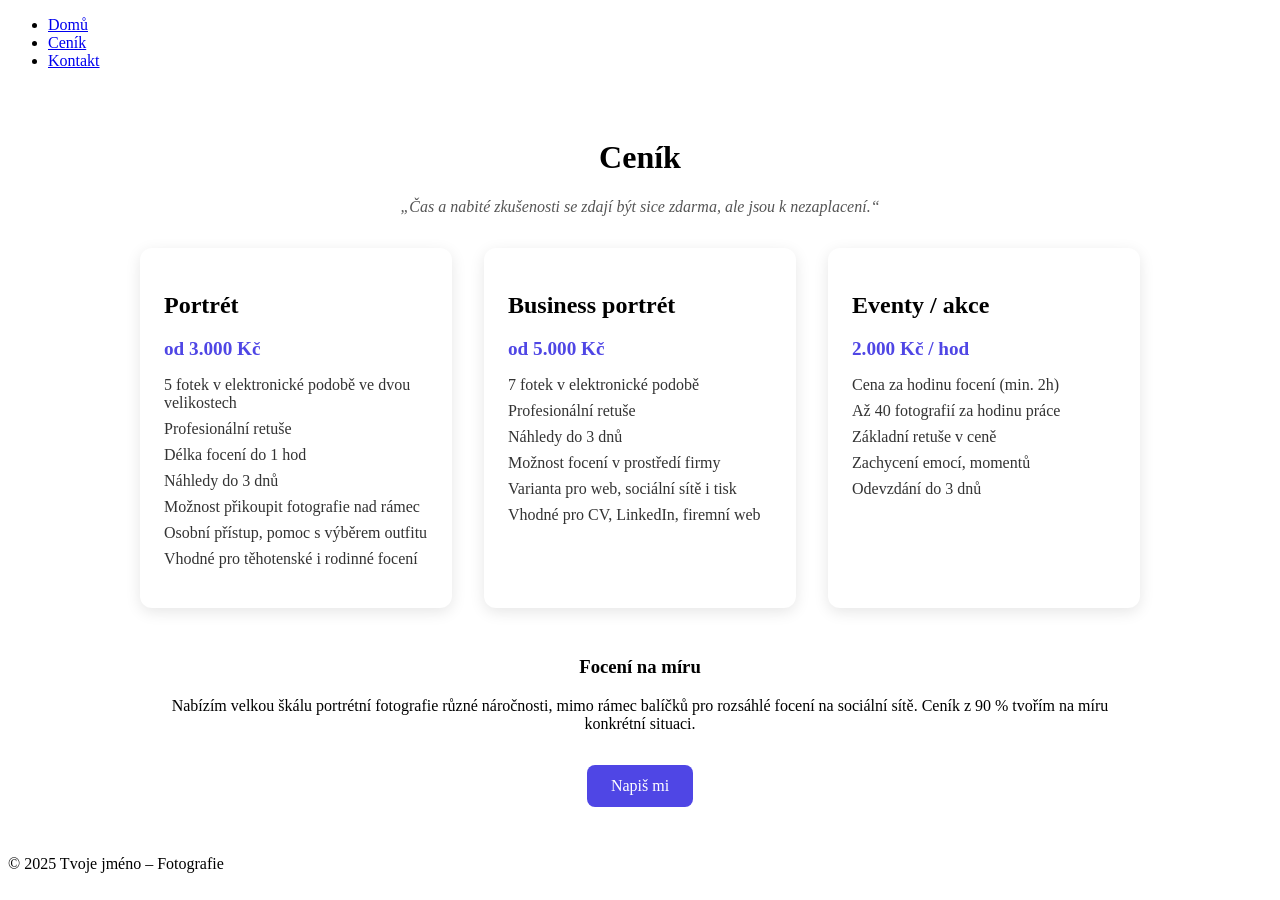
==== pricing.html @ 42e3c084 "Add files via upload" ====
<!DOCTYPE html>
<html lang="cs">
<head>
  <meta charset="UTF-8">
  <meta name="viewport" content="width=device-width, initial-scale=1.0">
  <title>Ceník | Tvůj web</title>
  <link rel="stylesheet" href="style.css">
</head>
<body>
  <header>
    <nav>
      <ul>
        <li><a href="index.html">Domů</a></li>
        <li><a href="pricing.html" class="active">Ceník</a></li>
        <li><a href="contact.html">Kontakt</a></li>
      </ul>
    </nav>
  </header>

  <main class="pricing">
    <h1>Ceník</h1>
    <p class="quote">„Čas a nabité zkušenosti se zdají být sice zdarma, ale jsou k nezaplacení.“</p>

    <section class="pricing-cards">
      <div class="card">
        <h2>Portrét</h2>
        <p class="price">od 3.000 Kč</p>
        <ul>
          <li>5 fotek v elektronické podobě ve dvou velikostech</li>
          <li>Profesionální retuše</li>
          <li>Délka focení do 1 hod</li>
          <li>Náhledy do 3 dnů</li>
          <li>Možnost přikoupit fotografie nad rámec</li>
          <li>Osobní přístup, pomoc s výběrem outfitu</li>
          <li>Vhodné pro těhotenské i rodinné focení</li>
        </ul>
      </div>

      <div class="card">
        <h2>Business portrét</h2>
        <p class="price">od 5.000 Kč</p>
        <ul>
          <li>7 fotek v elektronické podobě</li>
          <li>Profesionální retuše</li>
          <li>Náhledy do 3 dnů</li>
          <li>Možnost focení v prostředí firmy</li>
          <li>Varianta pro web, sociální sítě i tisk</li>
          <li>Vhodné pro CV, LinkedIn, firemní web</li>
        </ul>
      </div>

      <div class="card">
        <h2>Eventy / akce</h2>
        <p class="price">2.000 Kč / hod</p>
        <ul>
          <li>Cena za hodinu focení (min. 2h)</li>
          <li>Až 40 fotografií za hodinu práce</li>
          <li>Základní retuše v ceně</li>
          <li>Zachycení emocí, momentů</li>
          <li>Odevzdání do 3 dnů</li>
        </ul>
      </div>
    </section>

    <section class="custom">
      <h3>Focení na míru</h3>
      <p>
        Nabízím velkou škálu portrétní fotografie různé náročnosti, mimo rámec balíčků 
        pro rozsáhlé focení na sociální sítě. Ceník z 90 % tvořím na míru konkrétní situaci.
      </p>
      <a href="contact.html" class="btn">Napiš mi</a>
    </section>
  </main>

  <footer>
    <p>&copy; 2025 Tvoje jméno – Fotografie</p>
  </footer>
</body>
</html>
---- style.css ----
.pricing {
  max-width: 1000px;
  margin: 0 auto;
  padding: 2rem;
  text-align: center;
}

.pricing .quote {
  font-style: italic;
  margin-bottom: 2rem;
  color: #555;
}

.pricing-cards {
  display: grid;
  grid-template-columns: repeat(auto-fit, minmax(280px, 1fr));
  gap: 2rem;
}

.card {
  background: #fff;
  border-radius: 12px;
  padding: 1.5rem;
  box-shadow: 0 4px 15px rgba(0,0,0,0.1);
  text-align: left;
}

.card h2 {
  font-size: 1.5rem;
  margin-bottom: .5rem;
}

.card .price {
  font-size: 1.2rem;
  font-weight: bold;
  color: #4f46e5;
  margin-bottom: 1rem;
}

.card ul {
  list-style: none;
  padding: 0;
}

.card ul li {
  margin: .5rem 0;
  color: #333;
}

.custom {
  margin-top: 3rem;
  text-align: center;
}

.custom .btn {
  display: inline-block;
  margin-top: 1rem;
  padding: .75rem 1.5rem;
  background: #4f46e5;
  color: #fff;
  border-radius: 8px;
  text-decoration: none;
}
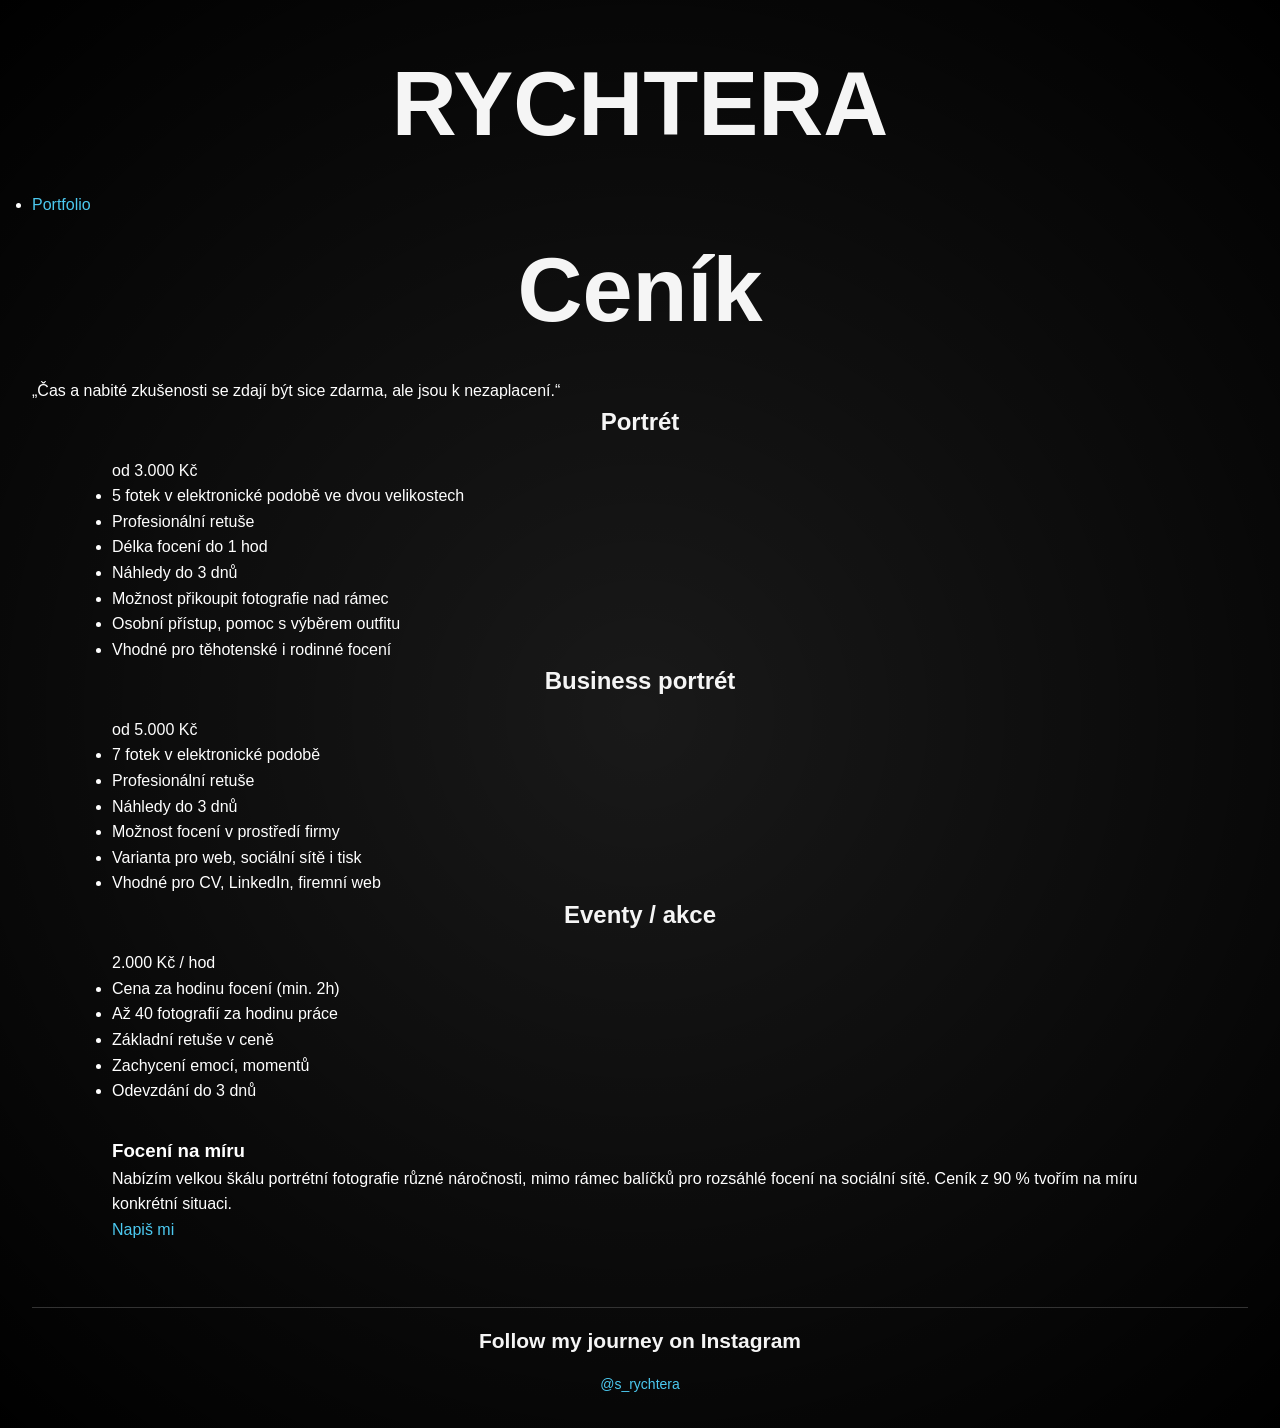
==== commit d7ea2d63: "Update pricing.html" ====
--- a/pricing.html
+++ b/pricing.html
@@ -1,20 +1,22 @@
+
 <!DOCTYPE html>
-<html lang="cs">
+<html lang="en">
 <head>
-  <meta charset="UTF-8">
-  <meta name="viewport" content="width=device-width, initial-scale=1.0">
-  <title>Ceník | Tvůj web</title>
-  <link rel="stylesheet" href="style.css">
+  <meta charset="UTF-8" />
+  <meta name="viewport" content="width=device-width, initial-scale=1.0" />
+  <title>RYCHTERA</title>
+  <link rel="stylesheet" href="style_dark_grid.css">
+
 </head>
 <body>
   <header>
-    <nav>
-      <ul>
-        <li><a href="index.html">Domů</a></li>
-        <li><a href="pricing.html" class="active">Ceník</a></li>
-        <li><a href="contact.html">Kontakt</a></li>
-      </ul>
-    </nav>
+    <h1>RYCHTERA</h1>
+
+      <nav>
+    <ul>
+      <li><a href="pricing.html">Portfolio</a></li>
+    </ul>
+  </nav>
   </header>
 
   <main class="pricing">
@@ -73,7 +75,8 @@
   </main>
 
   <footer>
-    <p>&copy; 2025 Tvoje jméno – Fotografie</p>
+    <h2>Follow my journey on Instagram</h2>
+    <a href="https://instagram.com/s_rychtera" target="_blank">@s_rychtera</a>
   </footer>
 </body>
 </html>
--- a/style_dark_grid.css
+++ b/style_dark_grid.css
@@ -0,0 +1,218 @@
+
+/* Reset some base styles */
+* {
+  margin: 0;
+  padding: 0;
+  box-sizing: border-box;
+}
+
+body { style="background-image: url(./bg.jpg)";
+  font-family: 'Helvetica Neue', sans-serif;
+  background: radial-gradient(circle, rgba(0, 0, 0, 0.9) 0%, rgba(0, 0, 0, 1.0) 100%);
+  color: white;
+  padding: 2rem;
+  line-height: 1.6;
+  
+}
+
+h1 {
+  color: #f5f5f5;
+  margin-bottom: 1rem;
+  text-align: center;
+  font-size: 10vh;
+}
+
+h2 {
+  color: #f5f5f5;
+  margin-bottom: 1rem;
+  text-align: center;
+}
+
+a {
+  color: #4cc9f0;
+  text-decoration: none;
+}
+
+a:hover {
+  text-decoration: underline;
+  transform: scale(1.05);
+}
+
+
+.portfolio {
+margin-bottom: 2rem;
+margin-left: 5rem;
+margin-right: 5rem;
+}
+
+.gallery {
+  column-count: 3; /* adjust for desktop */
+  column-gap: 10px;
+}
+
+.gallery img {
+  width: 100%;
+  margin-bottom: 10px;
+  border: 0px;
+  border-radius: 15px;
+  display: block;
+}
+
+.gallery video {
+  width: 100%;
+  margin-bottom: 10px;
+  border: 0px;
+  border-radius: 15px;
+  display: grid;
+}
+
+
+.gallery img:hover {
+  transform: scale(1.02);
+  cursor:pointer;
+}
+
+
+.gallery video:hover {
+  transform: scale(1.02);
+  cursor:pointer;
+}
+
+section {
+  margin-bottom: 2rem;
+  margin-left: 5rem;
+margin-right: 5rem;
+}
+
+.contact {
+  text-align: center;
+}
+
+
+footer {
+  text-align: center;
+  font-size: 0.875rem;
+  color: #aaa;
+  margin-top: 4rem;
+  border-top: 1px solid #333;
+  padding-top: 1rem;
+}
+
+/* Language Switcher */
+header div {
+  display: inline-grid;
+  padding-left: 20vh;
+}
+
+.lang-btn {
+  font-family: "Apple Color Emoji", "Segoe UI Emoji", "Noto Color Emoji", sans-serif;
+  font-size: 1.5rem;
+}
+
+
+.lang-switch button {
+  background: none;
+  padding: 0.3rem 0.6rem;
+  margin-right: 0.5rem;
+  cursor: pointer;
+  border-radius: 4px;
+  transition: background 0.2s ease-in-out;
+  margin-left: 20vh;
+}
+
+.lang-switch button:hover {
+  background-color: transparent;
+}
+
+/* Responsive Text Blocks */
+/* Tablet breakpoint */
+@media (max-width: 900px) {
+  .portfolio,
+  section {
+    margin-left: 2rem;
+    margin-right: 2rem;
+  }
+
+  .gallery {
+    column-count: 2;
+  }
+
+  h1 {
+    font-size: 6vh;
+  }
+
+
+  
+}
+
+/* Mobile breakpoint */
+@media (max-width: 600px) {
+  body {
+    padding: 1rem;
+  }
+
+  .portfolio,
+  section {
+  }
+
+  .gallery {
+    column-count: 1;
+  }
+
+  h1 {
+    font-size: 4vh;
+  }
+
+  h2 {
+    font-size: 1.2rem;
+  }
+
+
+  
+}
+
+.lightbox {
+  display: none;
+  position: fixed;
+  z-index: 9999;
+  top: 0;
+  left: 0;
+  width: 100%;
+  height: 100%;
+  background: rgba(0,0,0,0.9);
+  justify-content: center;
+  align-items: center;
+}
+
+.lightbox img {
+  max-width: 90%;
+  max-height: 90%;
+}
+
+.lightbox video {
+  max-width: 90%;
+  max-height: 90%;
+}
+
+.lightbox .close {
+  position: absolute;
+  top: 20px;
+  right: 40px;
+  font-size: 3rem;
+  color: white;
+  cursor: pointer;
+}
+
+
+.img-tooltip {
+  position: fixed;
+  background: rgba(0, 0, 0, 0.85);
+  color: white;
+  padding: 6px 10px;
+  font-size: 14px;
+  border-radius: 6px;
+  pointer-events: none;
+  opacity: 0;
+  transition: opacity 0.15s ease;
+  z-index: 9999;
+}
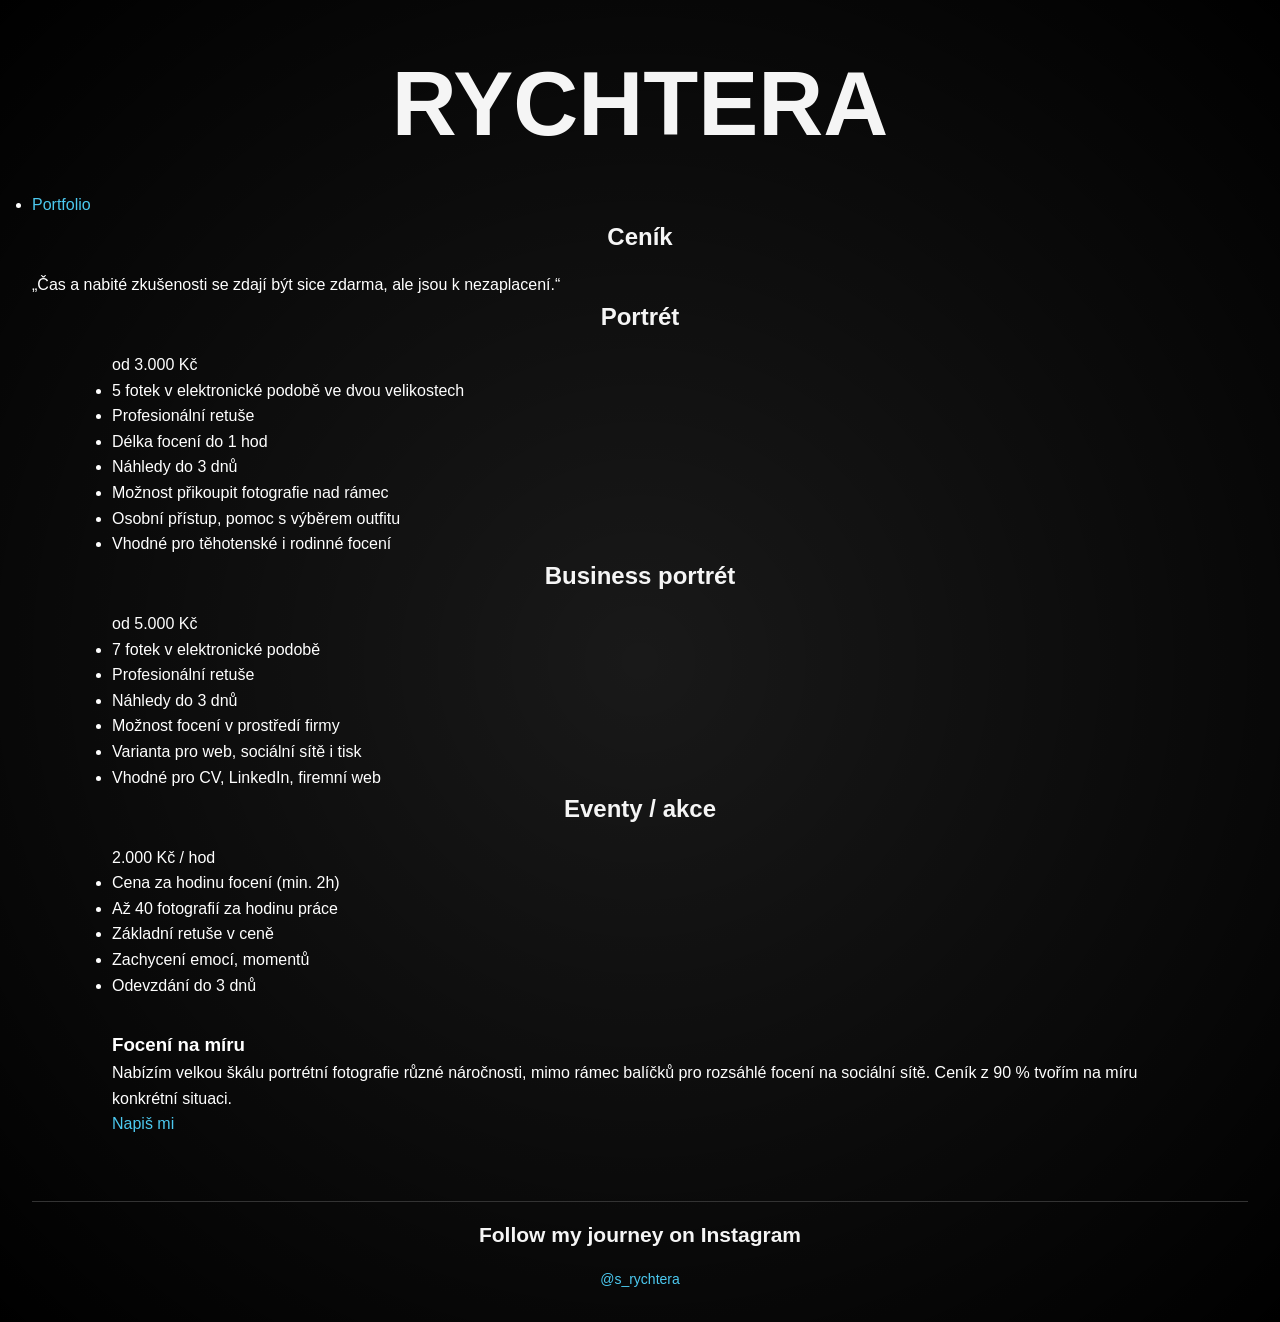
==== commit f0302857: "Update pricing.html" ====
--- a/pricing.html
+++ b/pricing.html
@@ -20,7 +20,7 @@
   </header>
 
   <main class="pricing">
-    <h1>Ceník</h1>
+    <h2>Ceník</h2>
     <p class="quote">„Čas a nabité zkušenosti se zdají být sice zdarma, ale jsou k nezaplacení.“</p>
 
     <section class="pricing-cards">
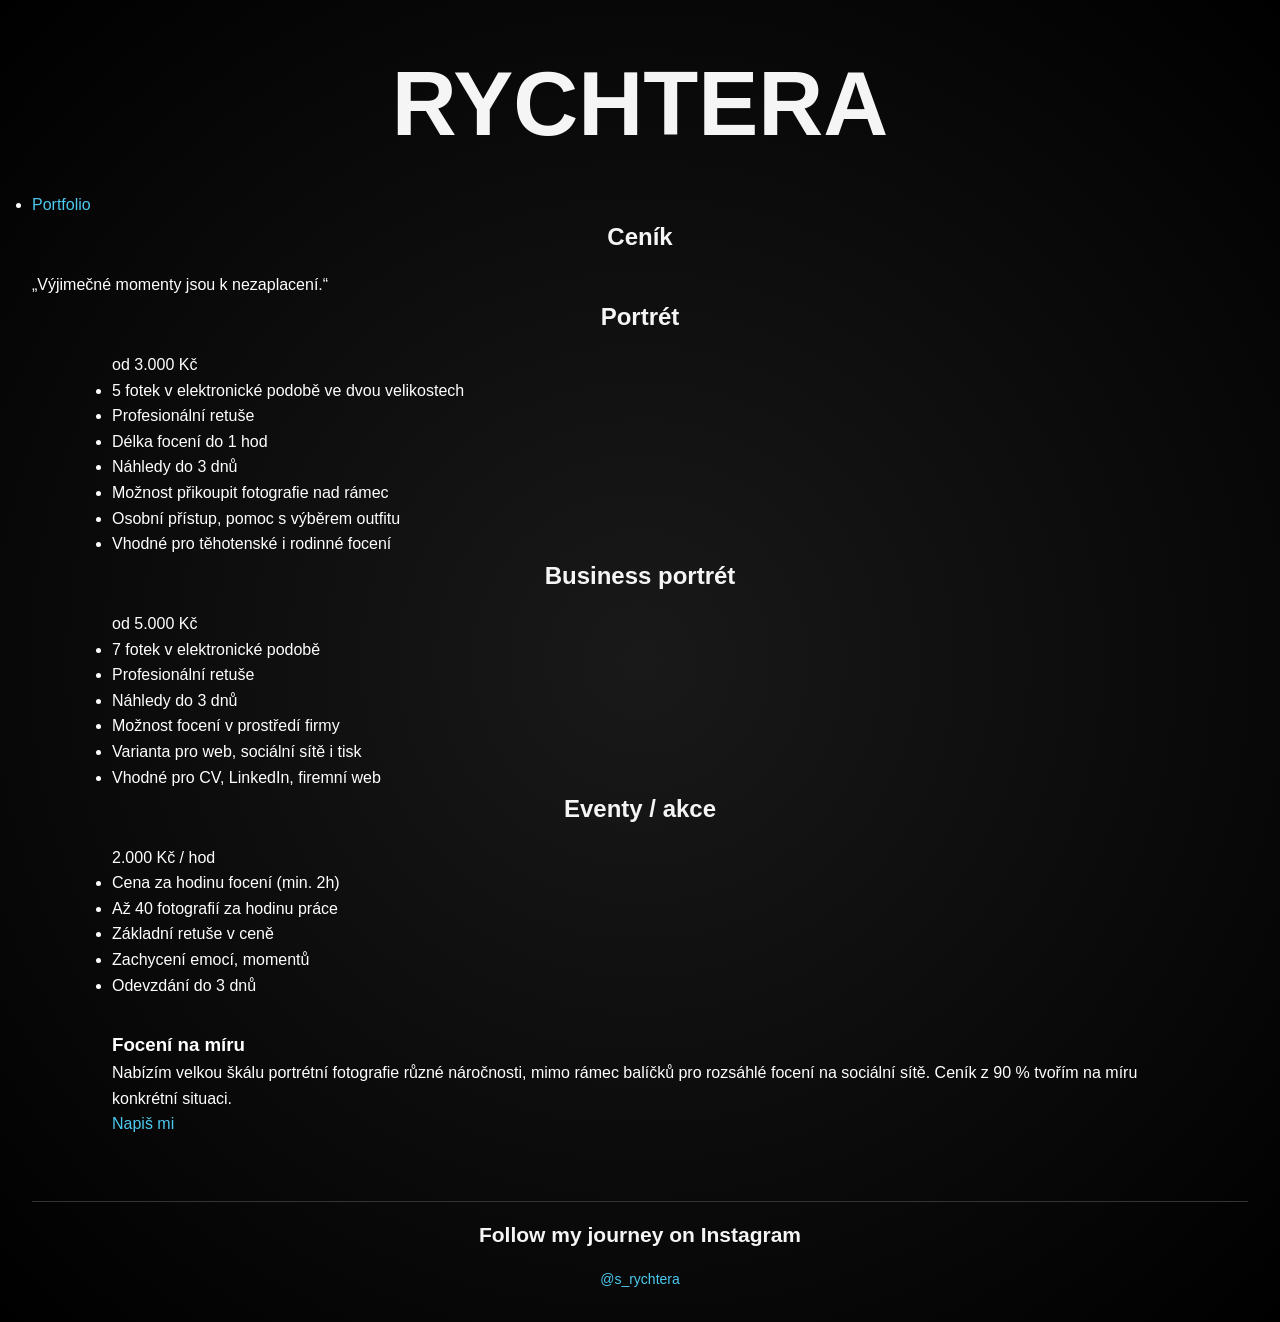
==== commit dcb52d34: "Update pricing.html" ====
--- a/pricing.html
+++ b/pricing.html
@@ -21,7 +21,7 @@
 
   <main class="pricing">
     <h2>Ceník</h2>
-    <p class="quote">„Čas a nabité zkušenosti se zdají být sice zdarma, ale jsou k nezaplacení.“</p>
+    <p class="quote">„Výjimečné momenty jsou k nezaplacení.“</p>
 
     <section class="pricing-cards">
       <div class="card">
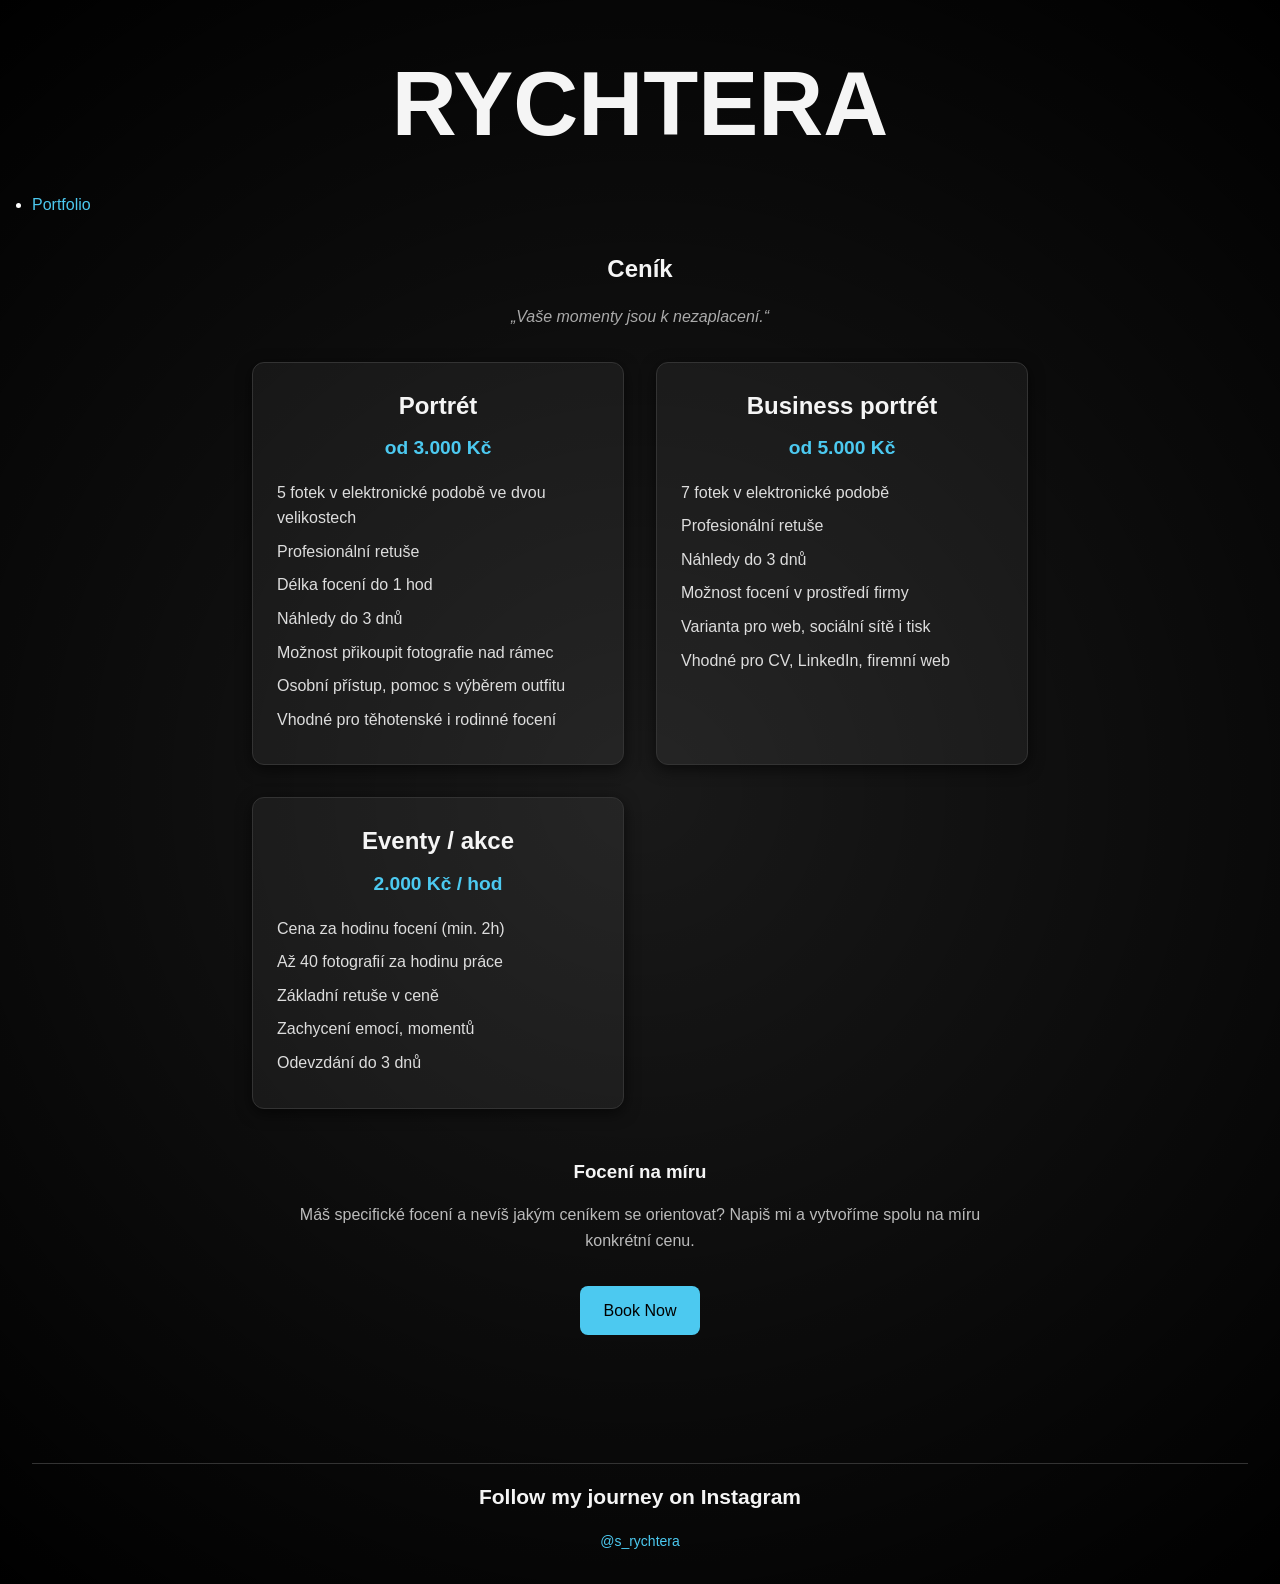
==== commit bc7ed1e5: "Update pricing.html" ====
--- a/pricing.html
+++ b/pricing.html
@@ -14,14 +14,14 @@
 
       <nav>
     <ul>
-      <li><a href="pricing.html">Portfolio</a></li>
+      <li><a href="index.html">Portfolio</a></li>
     </ul>
   </nav>
   </header>
 
   <main class="pricing">
     <h2>Ceník</h2>
-    <p class="quote">„Výjimečné momenty jsou k nezaplacení.“</p>
+    <p class="quote">„Vaše momenty jsou k nezaplacení.“</p>
 
     <section class="pricing-cards">
       <div class="card">
@@ -67,10 +67,11 @@
     <section class="custom">
       <h3>Focení na míru</h3>
       <p>
-        Nabízím velkou škálu portrétní fotografie různé náročnosti, mimo rámec balíčků 
-        pro rozsáhlé focení na sociální sítě. Ceník z 90 % tvořím na míru konkrétní situaci.
+        Máš specifické focení a nevíš jakým ceníkem se orientovat?
+        Napiš mi a vytvoříme spolu na míru konkrétní cenu.
       </p>
-      <a href="contact.html" class="btn">Napiš mi</a>
+        <a href="mailto:rychtera.creator@gmail.com?subject=Booking%20shoot" class="btn"
+         data-en="Book Now" data-cz="Napiš mi">Book Now</a>
     </section>
   </main>
 
--- a/style_dark_grid.css
+++ b/style_dark_grid.css
@@ -216,3 +216,111 @@
   transition: opacity 0.15s ease;
   z-index: 9999;
 }
+
+
+
+      /* Pricing page styles to match portfolio theme */
+
+.pricing {
+  max-width: 1000px;
+  margin: 0 auto;
+  padding: 2rem;
+  text-align: center;
+  color: #f5f5f5;
+}
+
+.pricing .quote {
+  font-style: italic;
+  margin-bottom: 2rem;
+  color: #aaa;
+}
+
+.pricing-cards {
+  display: grid;
+  grid-template-columns: repeat(auto-fit, minmax(280px, 1fr));
+  gap: 2rem;
+}
+
+.card {
+  background: rgba(255, 255, 255, 0.05);
+  border: 1px solid #333;
+  border-radius: 12px;
+  padding: 1.5rem;
+  box-shadow: 0 4px 15px rgba(0,0,0,0.6);
+  text-align: left;
+  transition: transform 0.2s ease, box-shadow 0.2s ease;
+}
+
+.card:hover {
+  transform: translateY(-5px);
+  box-shadow: 0 6px 20px rgba(0,0,0,0.8);
+}
+
+.card h2 {
+  font-size: 1.5rem;
+  margin-bottom: .5rem;
+  color: #f5f5f5;
+  text-align: center;
+}
+
+.card .price {
+  font-size: 1.2rem;
+  font-weight: bold;
+  color: #4cc9f0;
+  margin-bottom: 1rem;
+  text-align: center;
+}
+
+.card ul {
+  list-style: none;
+  padding: 0;
+}
+
+.card ul li {
+  margin: .5rem 0;
+  color: #ddd;
+}
+
+.custom {
+  margin-top: 3rem;
+  text-align: center;
+}
+
+.custom h3 {
+  color: #f5f5f5;
+  margin-bottom: 1rem;
+}
+
+.custom p {
+  color: #bbb;
+  max-width: 700px;
+  margin: 0 auto 1rem auto;
+}
+
+.custom .btn {
+  display: inline-block;
+  margin-top: 1rem;
+  padding: .75rem 1.5rem;
+  background: #4cc9f0;
+  color: #000;
+  border-radius: 8px;
+  text-decoration: none;
+  transition: background 0.2s ease-in-out, transform 0.2s ease;
+}
+
+.custom .btn:hover {
+  background: #3ab2d8;
+  transform: scale(1.05);
+}
+
+/* Responsive tweaks */
+@media (max-width: 600px) {
+  .card h2 {
+    font-size: 1.3rem;
+  }
+
+  .card .price {
+    font-size: 1rem;
+  }
+}
+
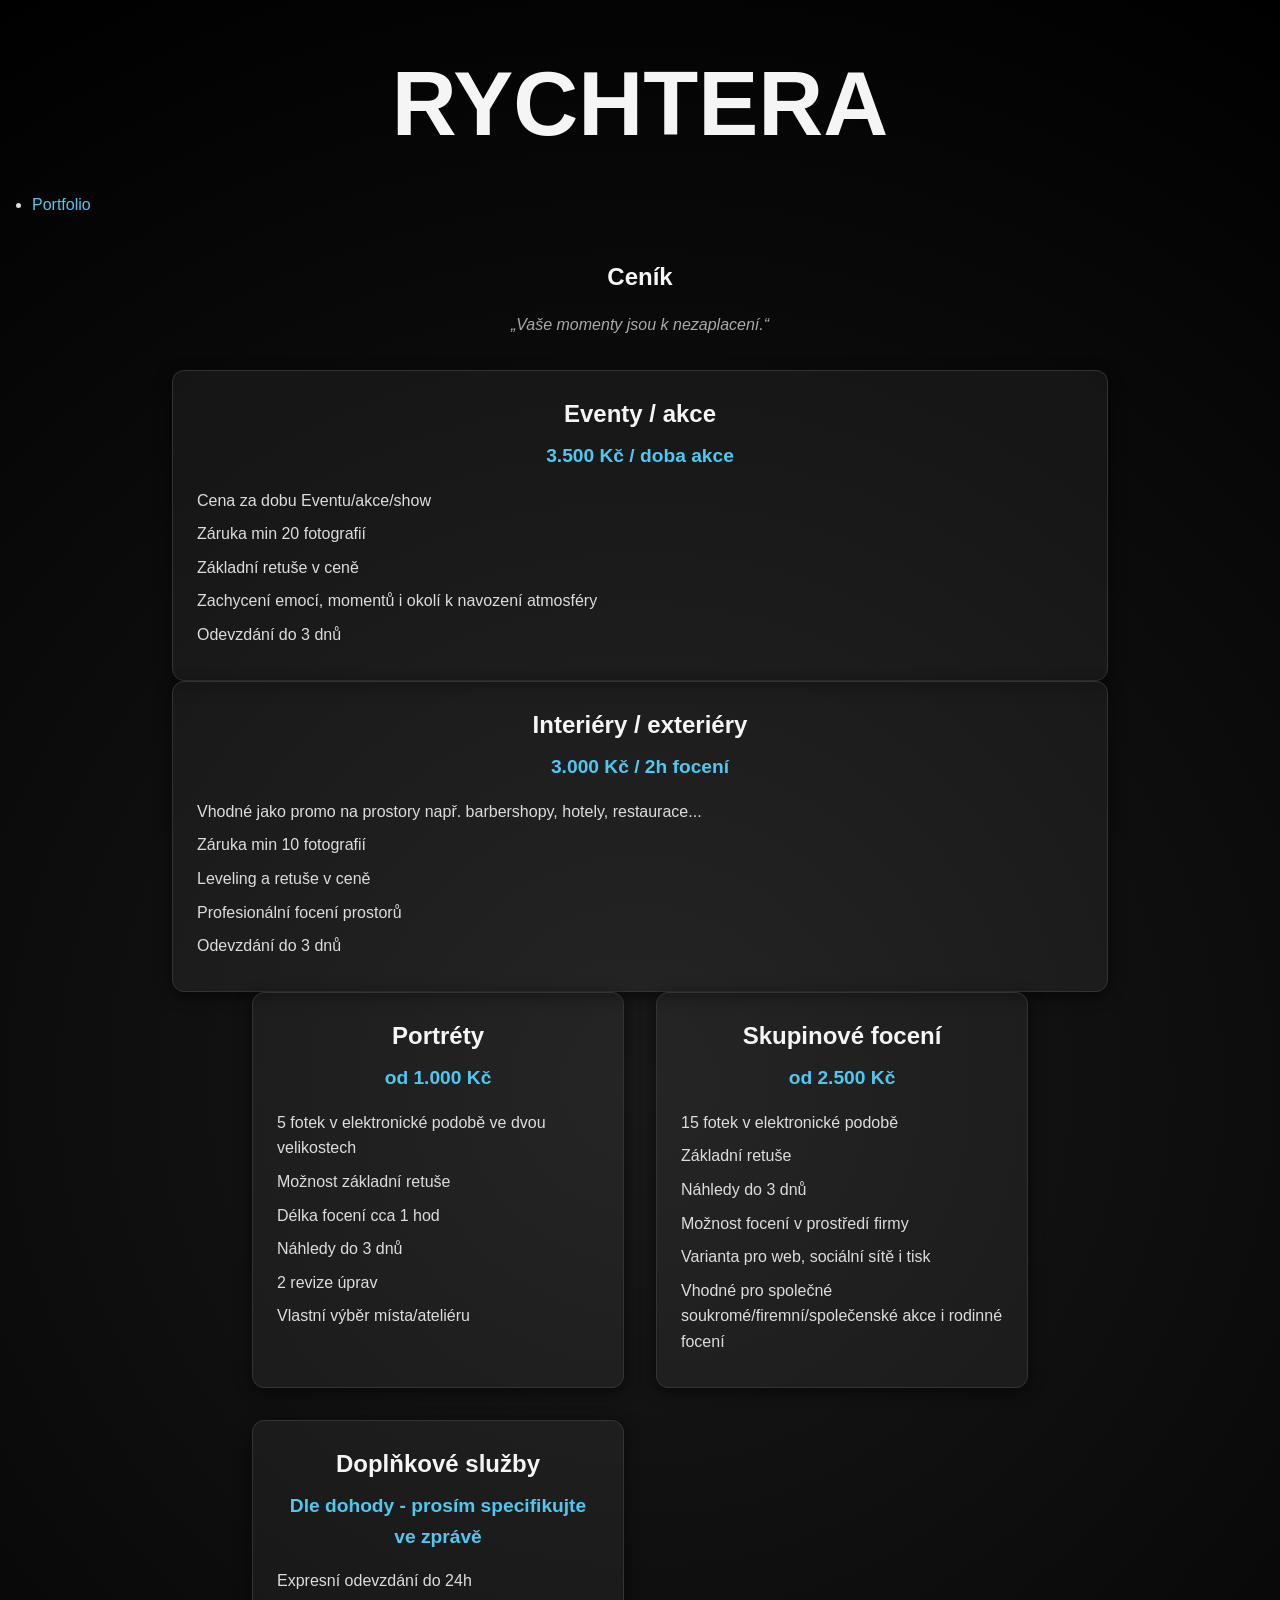
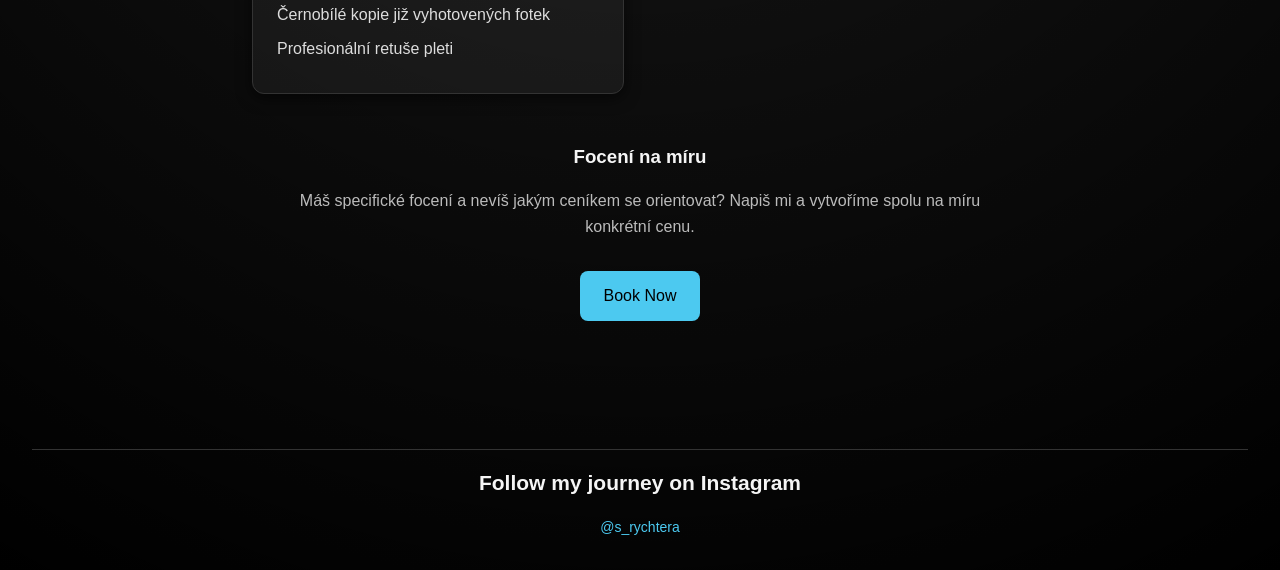
==== commit 2a5e115e: "Update pricing.html" ====
--- a/pricing.html
+++ b/pricing.html
@@ -23,43 +23,67 @@
     <h2>Ceník</h2>
     <p class="quote">„Vaše momenty jsou k nezaplacení.“</p>
 
+
+          <div class="card">
+        <h2>Eventy / akce</h2>
+        <p class="price">3.500 Kč / doba akce</p>
+        <ul>
+          <li>Cena za dobu Eventu/akce/show</li>
+          <li>Záruka min 20 fotografií</li>
+          <li>Základní retuše v ceně</li>
+          <li>Zachycení emocí, momentů i okolí k navození atmosféry</li>
+          <li>Odevzdání do 3 dnů</li>
+        </ul>
+      </div>
+    </section>
+
+          <div class="card">
+        <h2>Interiéry / exteriéry</h2>
+        <p class="price">3.000 Kč / 2h focení</p>
+        <ul>
+          <li>Vhodné jako promo na prostory např. barbershopy, hotely, restaurace...</li>
+          <li>Záruka min 10 fotografií</li>
+          <li>Leveling a retuše v ceně</li>
+          <li>Profesionální focení prostorů</li>
+          <li>Odevzdání do 3 dnů</li>
+        </ul>
+      </div>
+    </section>
+    
     <section class="pricing-cards">
       <div class="card">
-        <h2>Portrét</h2>
-        <p class="price">od 3.000 Kč</p>
+        <h2>Portréty</h2>
+        <p class="price">od 1.000 Kč</p>
         <ul>
           <li>5 fotek v elektronické podobě ve dvou velikostech</li>
-          <li>Profesionální retuše</li>
-          <li>Délka focení do 1 hod</li>
+          <li>Možnost základní retuše</li>
+          <li>Délka focení cca 1 hod</li>
           <li>Náhledy do 3 dnů</li>
-          <li>Možnost přikoupit fotografie nad rámec</li>
-          <li>Osobní přístup, pomoc s výběrem outfitu</li>
-          <li>Vhodné pro těhotenské i rodinné focení</li>
+          <li>2 revize úprav</li>
+          <li>Vlastní výběr místa/ateliéru</li>
         </ul>
       </div>
 
       <div class="card">
-        <h2>Business portrét</h2>
-        <p class="price">od 5.000 Kč</p>
+        <h2>Skupinové focení</h2>
+        <p class="price">od 2.500 Kč</p>
         <ul>
-          <li>7 fotek v elektronické podobě</li>
-          <li>Profesionální retuše</li>
+          <li>15 fotek v elektronické podobě</li>
+          <li>Základní retuše</li>
           <li>Náhledy do 3 dnů</li>
           <li>Možnost focení v prostředí firmy</li>
           <li>Varianta pro web, sociální sítě i tisk</li>
-          <li>Vhodné pro CV, LinkedIn, firemní web</li>
+          <li>Vhodné pro společné soukromé/firemní/společenské akce i rodinné focení</li>
         </ul>
       </div>
 
-      <div class="card">
-        <h2>Eventy / akce</h2>
-        <p class="price">2.000 Kč / hod</p>
+          <div class="card">
+        <h2>Doplňkové služby</h2>
+        <p class="price"> Dle dohody - prosím specifikujte ve zprávě</p>
         <ul>
-          <li>Cena za hodinu focení (min. 2h)</li>
-          <li>Až 40 fotografií za hodinu práce</li>
-          <li>Základní retuše v ceně</li>
-          <li>Zachycení emocí, momentů</li>
-          <li>Odevzdání do 3 dnů</li>
+          <li>Expresní odevzdání do 24h</li>
+          <li>Černobílé kopie již vyhotovených fotek</li>
+          <li>Profesionální retuše pleti</li>
         </ul>
       </div>
     </section>
--- a/style_dark_grid.css
+++ b/style_dark_grid.css
@@ -313,6 +313,11 @@
   transform: scale(1.05);
 }
 
+nav ul li {
+  margin: .5rem 0;
+  color: #ddd;
+}
+
 /* Responsive tweaks */
 @media (max-width: 600px) {
   .card h2 {
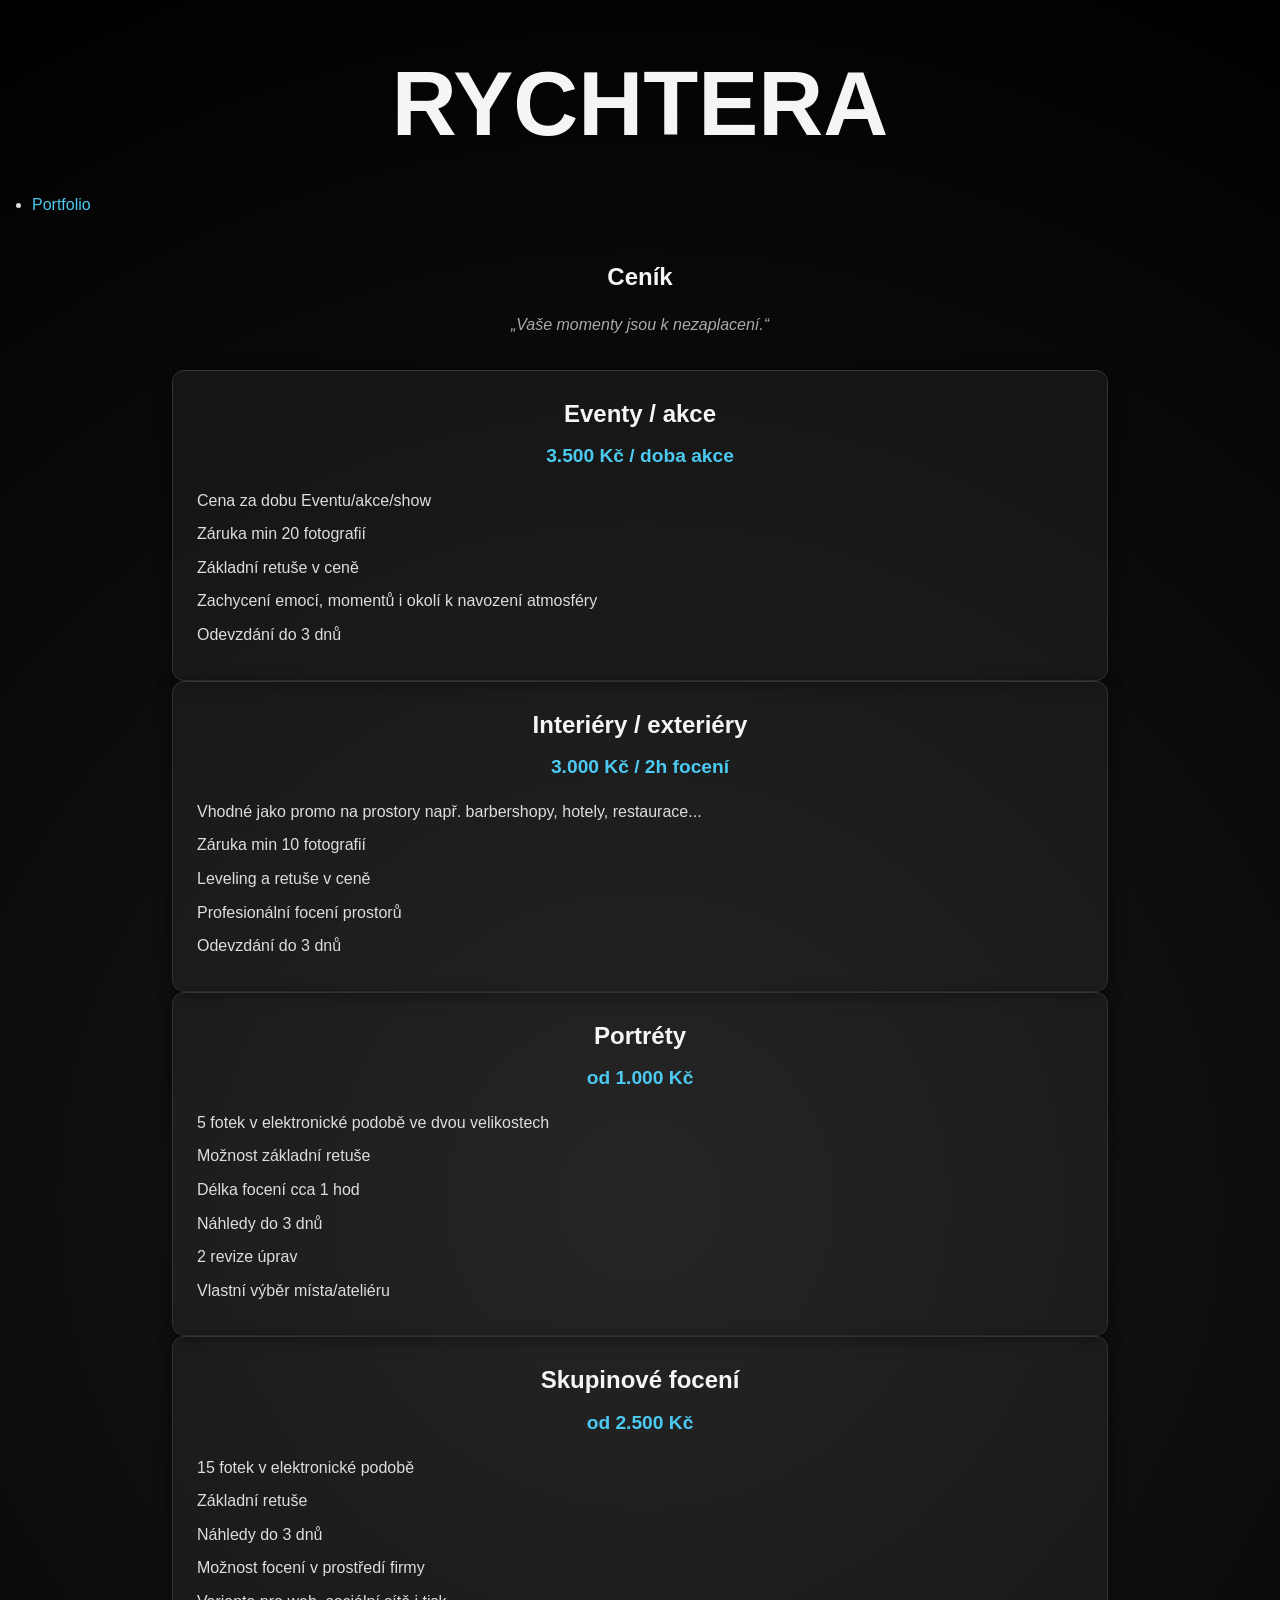
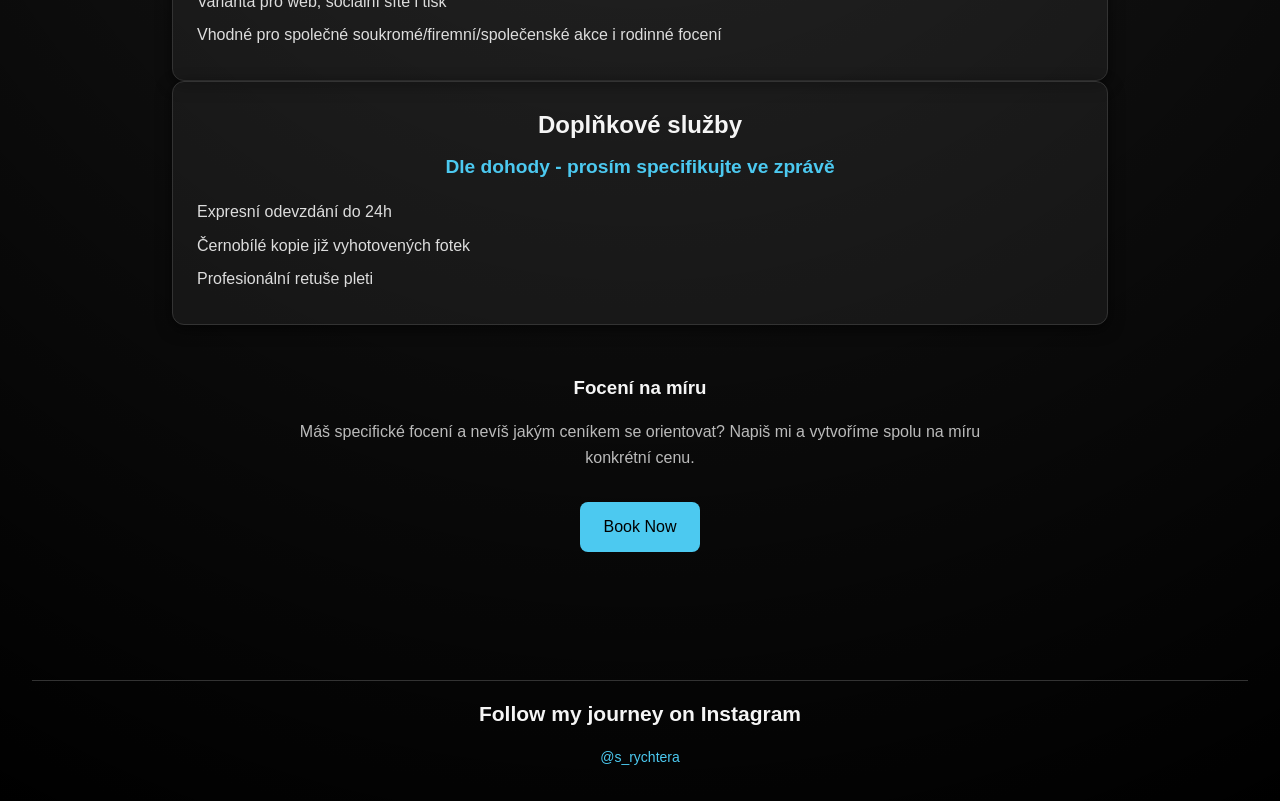
==== commit f3fc6955: "Update pricing.html" ====
--- a/pricing.html
+++ b/pricing.html
@@ -48,9 +48,7 @@
           <li>Odevzdání do 3 dnů</li>
         </ul>
       </div>
-    </section>
     
-    <section class="pricing-cards">
       <div class="card">
         <h2>Portréty</h2>
         <p class="price">od 1.000 Kč</p>
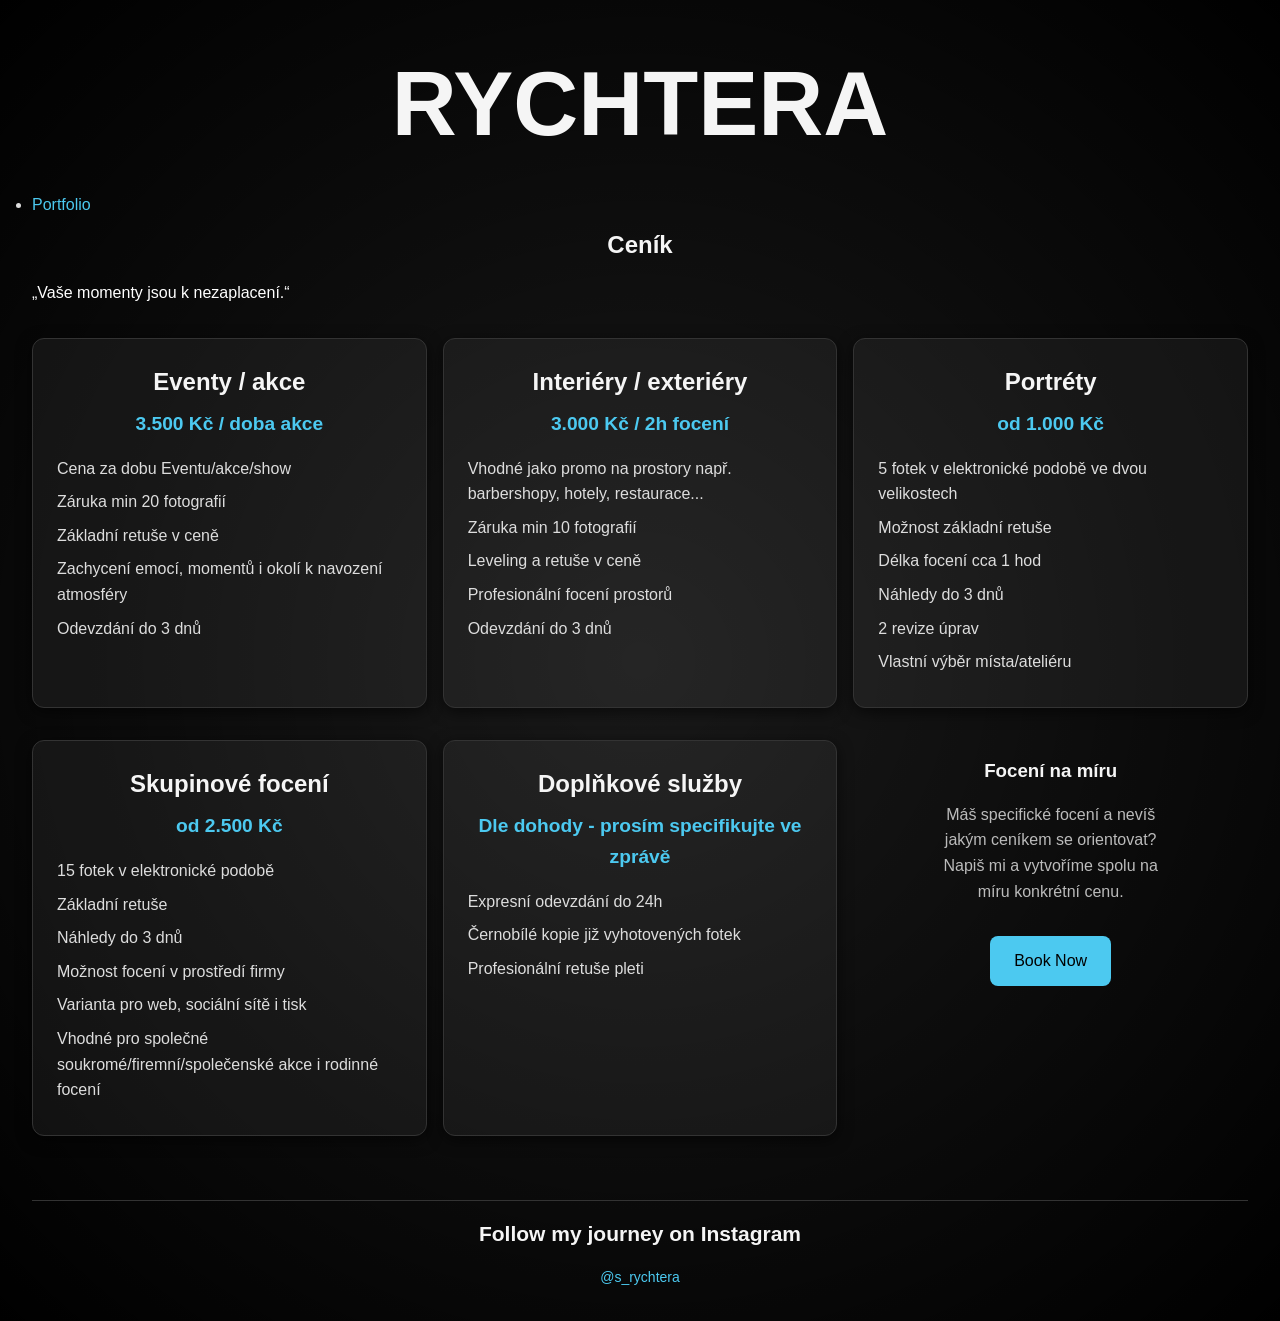
==== commit c5eb222d: "Update pricing.html" ====
--- a/pricing.html
+++ b/pricing.html
@@ -19,10 +19,10 @@
   </nav>
   </header>
 
-  <main class="pricing">
+
     <h2>Ceník</h2>
     <p class="quote">„Vaše momenty jsou k nezaplacení.“</p>
-
+  <main class="pricing">
 
           <div class="card">
         <h2>Eventy / akce</h2>
--- a/style_dark_grid.css
+++ b/style_dark_grid.css
@@ -221,30 +221,32 @@
 
       /* Pricing page styles to match portfolio theme */
 
+
+
+      
 .pricing {
-  max-width: 1000px;
-  margin: 0 auto;
-  padding: 2rem;
-  text-align: center;
-  color: #f5f5f5;
-}
-
+  margin: auto;
+  text-align: center;
+  color: #f5f5f5;
+  display: grid;
+  grid-template-columns: 1fr 1fr 1fr;
+  column-gap: 1rem;
+}
+
+    
+      
 .pricing .quote {
   font-style: italic;
   margin-bottom: 2rem;
   color: #aaa;
 }
 
-.pricing-cards {
-  display: grid;
-  grid-template-columns: repeat(auto-fit, minmax(280px, 1fr));
-  gap: 2rem;
-}
 
 .card {
   background: rgba(255, 255, 255, 0.05);
   border: 1px solid #333;
   border-radius: 12px;
+  margin-top: 2rem;
   padding: 1.5rem;
   box-shadow: 0 4px 15px rgba(0,0,0,0.6);
   text-align: left;
@@ -313,7 +315,7 @@
   transform: scale(1.05);
 }
 
-nav ul li {
+ul li {
   margin: .5rem 0;
   color: #ddd;
 }
